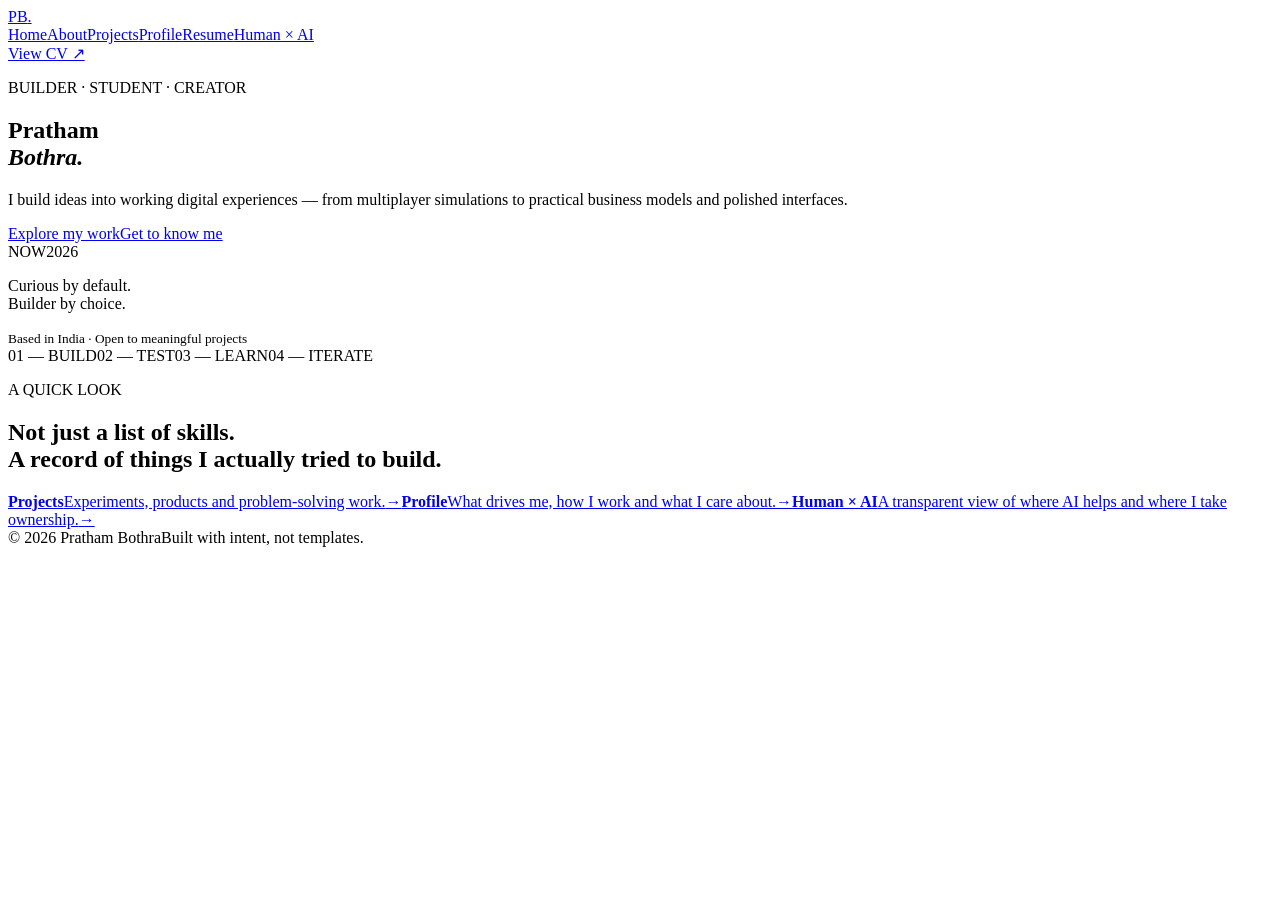
==== portfolio/index.html @ 4b54fa4b "Build resume portfolio homepage" ====
<!doctype html><html lang="en"><head><meta charset="UTF-8"><meta name="viewport" content="width=device-width,initial-scale=1"><meta name="description" content="Pratham Bothra — portfolio, projects, profile and resume."><title>Pratham Bothra — Portfolio</title><link rel="preconnect" href="https://fonts.googleapis.com"><link rel="preconnect" href="https://fonts.gstatic.com" crossorigin><link href="https://fonts.googleapis.com/css2?family=DM+Sans:wght@400;500;600;700&family=Space+Grotesk:wght@500;600;700&display=swap" rel="stylesheet"><link rel="stylesheet" href="./styles.css"></head><body><nav class="nav"><a class="brand" href="./index.html">PB<span>.</span></a><div class="links"><a class="active" href="./index.html">Home</a><a href="./about.html">About</a><a href="./projects.html">Projects</a><a href="./profile.html">Profile</a><a href="./resume.html">Resume</a><a href="./human.html">Human × AI</a></div><a class="nav-cta" href="./resume.html">View CV ↗</a></nav><main><section class="hero"><div class="hero-copy"><p class="eyebrow">BUILDER · STUDENT · CREATOR</p><h1>Pratham<br><em>Bothra.</em></h1><p class="lede">I build ideas into working digital experiences — from multiplayer simulations to practical business models and polished interfaces.</p><div class="actions"><a class="button primary" href="./projects.html">Explore my work</a><a class="button ghost" href="./about.html">Get to know me</a></div></div><aside class="hero-card"><div class="card-top"><span>NOW</span><span>2026</span></div><div class="orb"></div><p>Curious by default.<br>Builder by choice.</p><small>Based in India · Open to meaningful projects</small></aside></section><section class="strip"><span>01 — BUILD</span><span>02 — TEST</span><span>03 — LEARN</span><span>04 — ITERATE</span></section><section class="intro"><p class="eyebrow">A QUICK LOOK</p><h2>Not just a list of skills.<br><span>A record of things I actually tried to build.</span></h2><div class="grid3"><a class="feature" href="./projects.html"><b>Projects</b><span>Experiments, products and problem-solving work.</span><strong>→</strong></a><a class="feature" href="./profile.html"><b>Profile</b><span>What drives me, how I work and what I care about.</span><strong>→</strong></a><a class="feature" href="./human.html"><b>Human × AI</b><span>A transparent view of where AI helps and where I take ownership.</span><strong>→</strong></a></div></section></main><footer><span>© 2026 Pratham Bothra</span><span>Built with intent, not templates.</span></footer></body></html>
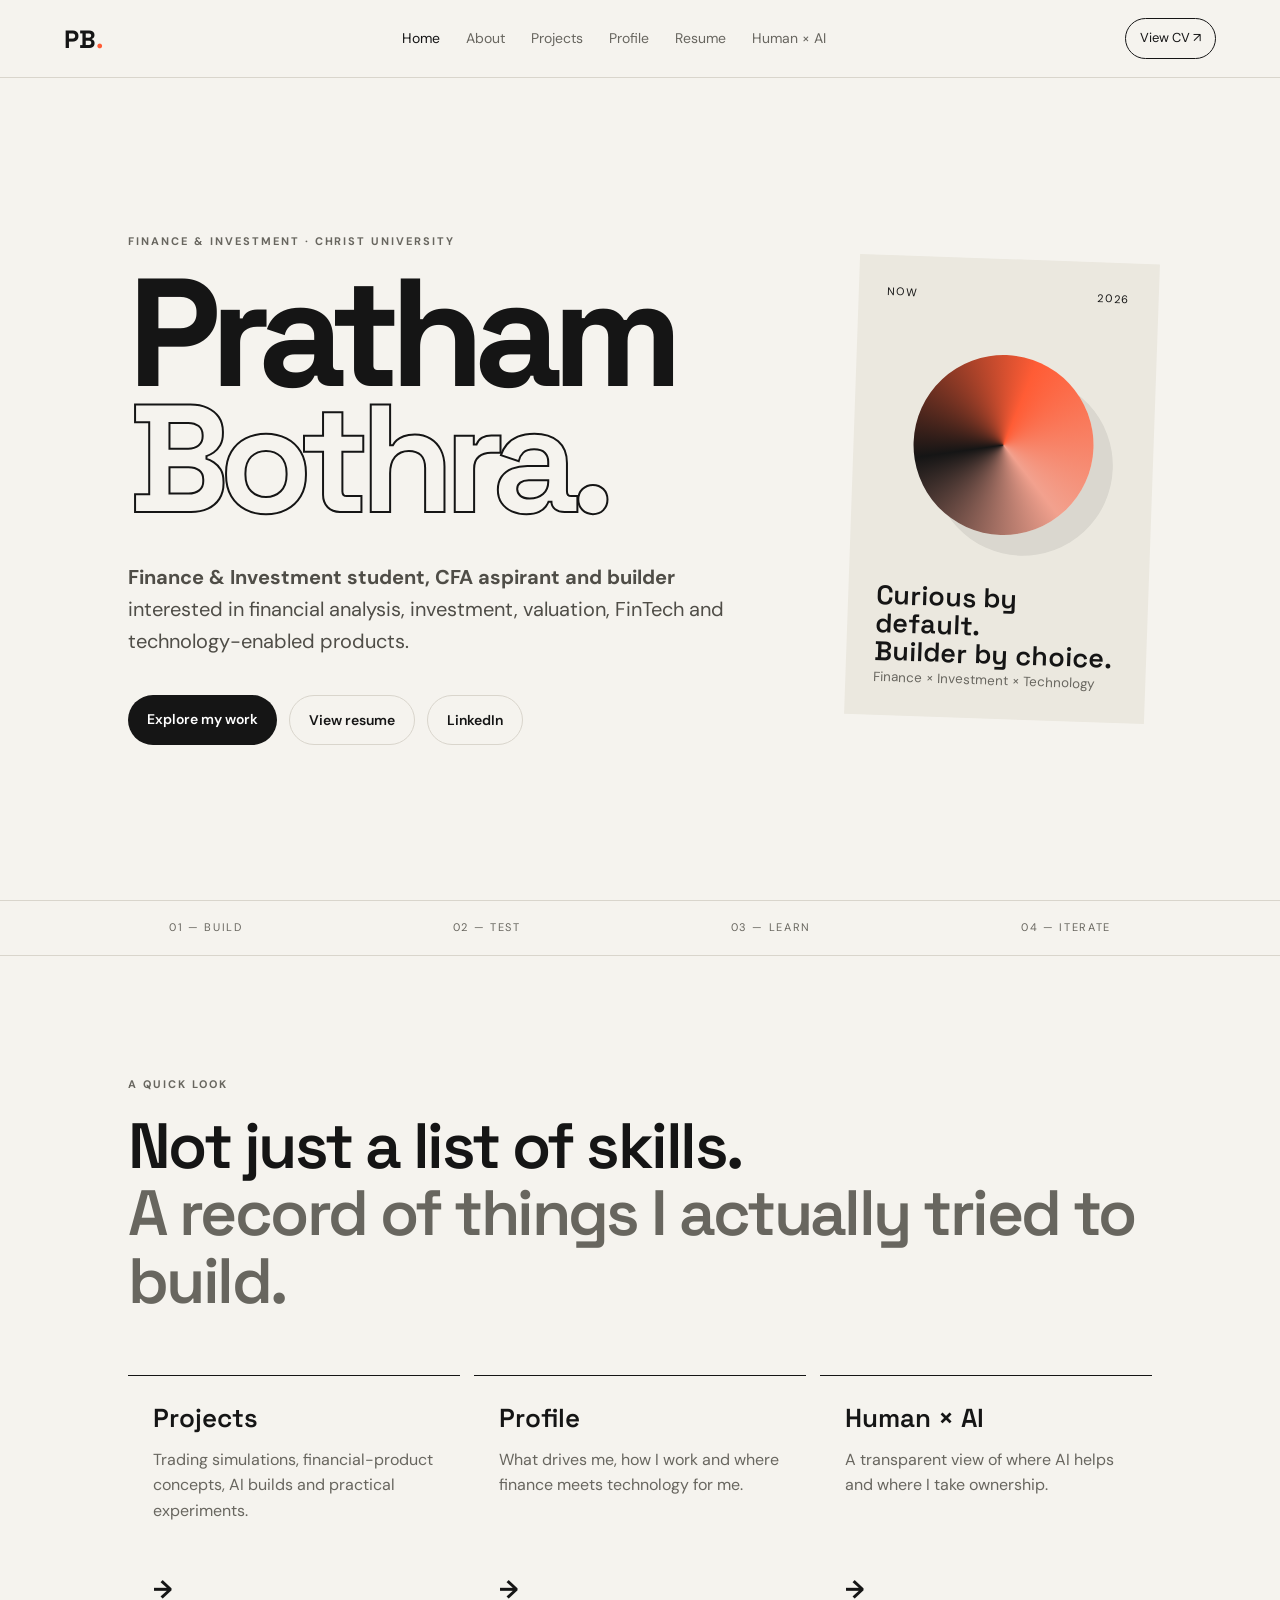
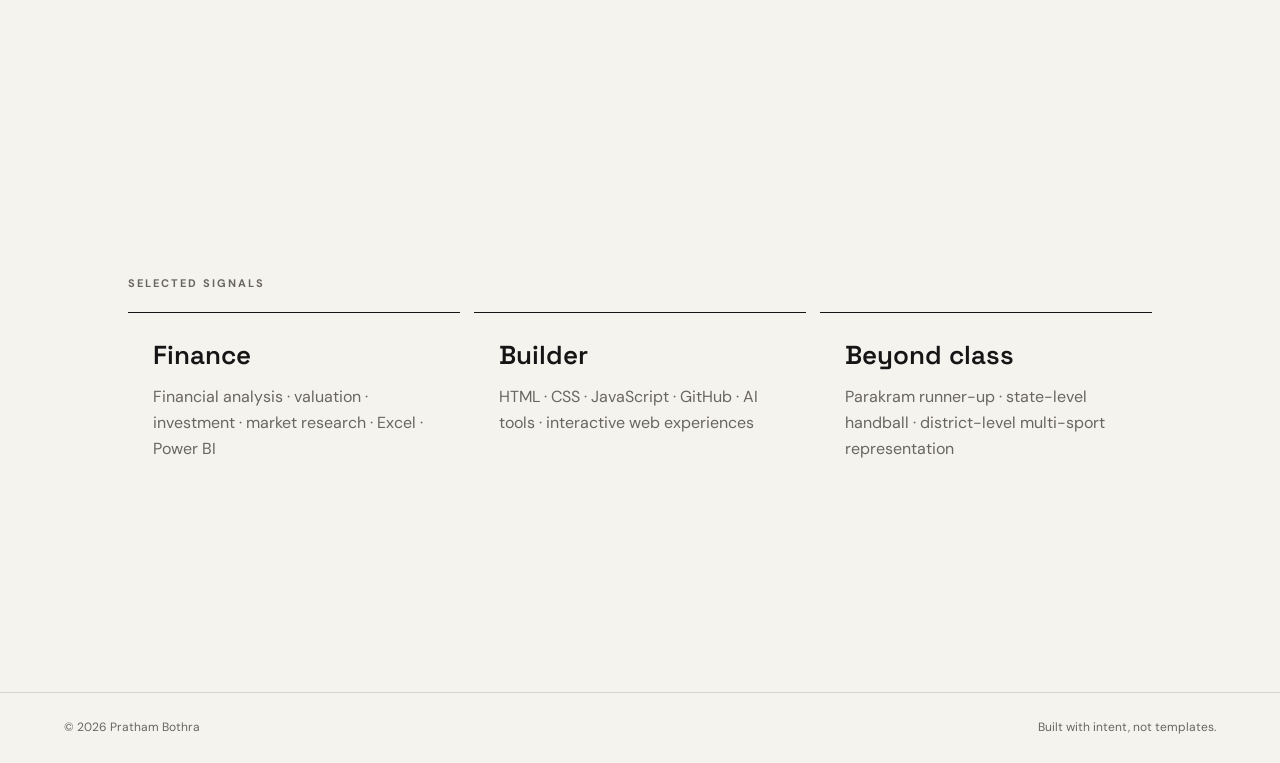
==== commit 8efa94f4: "Align portfolio homepage with verified resume profile" ====
--- a/portfolio/index.html
+++ b/portfolio/index.html
@@ -1 +1,67 @@
-<!doctype html><html lang="en"><head><meta charset="UTF-8"><meta name="viewport" content="width=device-width,initial-scale=1"><meta name="description" content="Pratham Bothra — portfolio, projects, profile and resume."><title>Pratham Bothra — Portfolio</title><link rel="preconnect" href="https://fonts.googleapis.com"><link rel="preconnect" href="https://fonts.gstatic.com" crossorigin><link href="https://fonts.googleapis.com/css2?family=DM+Sans:wght@400;500;600;700&family=Space+Grotesk:wght@500;600;700&display=swap" rel="stylesheet"><link rel="stylesheet" href="./styles.css"></head><body><nav class="nav"><a class="brand" href="./index.html">PB<span>.</span></a><div class="links"><a class="active" href="./index.html">Home</a><a href="./about.html">About</a><a href="./projects.html">Projects</a><a href="./profile.html">Profile</a><a href="./resume.html">Resume</a><a href="./human.html">Human × AI</a></div><a class="nav-cta" href="./resume.html">View CV ↗</a></nav><main><section class="hero"><div class="hero-copy"><p class="eyebrow">BUILDER · STUDENT · CREATOR</p><h1>Pratham<br><em>Bothra.</em></h1><p class="lede">I build ideas into working digital experiences — from multiplayer simulations to practical business models and polished interfaces.</p><div class="actions"><a class="button primary" href="./projects.html">Explore my work</a><a class="button ghost" href="./about.html">Get to know me</a></div></div><aside class="hero-card"><div class="card-top"><span>NOW</span><span>2026</span></div><div class="orb"></div><p>Curious by default.<br>Builder by choice.</p><small>Based in India · Open to meaningful projects</small></aside></section><section class="strip"><span>01 — BUILD</span><span>02 — TEST</span><span>03 — LEARN</span><span>04 — ITERATE</span></section><section class="intro"><p class="eyebrow">A QUICK LOOK</p><h2>Not just a list of skills.<br><span>A record of things I actually tried to build.</span></h2><div class="grid3"><a class="feature" href="./projects.html"><b>Projects</b><span>Experiments, products and problem-solving work.</span><strong>→</strong></a><a class="feature" href="./profile.html"><b>Profile</b><span>What drives me, how I work and what I care about.</span><strong>→</strong></a><a class="feature" href="./human.html"><b>Human × AI</b><span>A transparent view of where AI helps and where I take ownership.</span><strong>→</strong></a></div></section></main><footer><span>© 2026 Pratham Bothra</span><span>Built with intent, not templates.</span></footer></body></html>+<!doctype html>
+<html lang="en">
+<head>
+  <meta charset="utf-8">
+  <meta name="viewport" content="width=device-width,initial-scale=1">
+  <meta name="description" content="Pratham Bothra — Finance & Investment student, CFA aspirant and builder focused on finance, investment, FinTech and technology.">
+  <meta name="author" content="Pratham Bothra">
+  <title>Pratham Bothra — Finance & Investment</title>
+  <link rel="preconnect" href="https://fonts.googleapis.com">
+  <link rel="preconnect" href="https://fonts.gstatic.com" crossorigin>
+  <link href="https://fonts.googleapis.com/css2?family=DM+Sans:wght@400;500;600;700&family=Space+Grotesk:wght@500;600;700&display=swap" rel="stylesheet">
+  <link rel="stylesheet" href="./styles.css">
+</head>
+<body>
+  <nav class="nav">
+    <a class="brand" href="./index.html">PB<span>.</span></a>
+    <div class="links">
+      <a class="active" href="./index.html">Home</a><a href="./about.html">About</a><a href="./projects.html">Projects</a><a href="./profile.html">Profile</a><a href="./resume.html">Resume</a><a href="./human.html">Human × AI</a>
+    </div>
+    <a class="nav-cta" href="./resume.html">View CV ↗</a>
+  </nav>
+
+  <main>
+    <section class="hero">
+      <div class="hero-copy">
+        <p class="eyebrow">FINANCE & INVESTMENT · CHRIST UNIVERSITY</p>
+        <h1>Pratham<br><em>Bothra.</em></h1>
+        <p class="lede"><strong>Finance & Investment student, CFA aspirant and builder</strong> interested in financial analysis, investment, valuation, FinTech and technology-enabled products.</p>
+        <div class="actions">
+          <a class="button primary" href="./projects.html">Explore my work</a>
+          <a class="button ghost" href="./resume.html">View resume</a>
+          <a class="button ghost" href="https://www.linkedin.com/in/pratham-bothra-a7778a415/" target="_blank" rel="noopener">LinkedIn</a>
+        </div>
+      </div>
+      <aside class="hero-card">
+        <div class="card-top"><span>NOW</span><span>2026</span></div>
+        <div class="orb"></div>
+        <p>Curious by default.<br>Builder by choice.</p>
+        <small>Finance × Investment × Technology</small>
+      </aside>
+    </section>
+
+    <section class="strip"><span>01 — BUILD</span><span>02 — TEST</span><span>03 — LEARN</span><span>04 — ITERATE</span></section>
+
+    <section class="intro">
+      <p class="eyebrow">A QUICK LOOK</p>
+      <h2>Not just a list of skills.<br><span>A record of things I actually tried to build.</span></h2>
+      <div class="grid3">
+        <a class="feature" href="./projects.html"><b>Projects</b><span>Trading simulations, financial-product concepts, AI builds and practical experiments.</span><strong>→</strong></a>
+        <a class="feature" href="./profile.html"><b>Profile</b><span>What drives me, how I work and where finance meets technology for me.</span><strong>→</strong></a>
+        <a class="feature" href="./human.html"><b>Human × AI</b><span>A transparent view of where AI helps and where I take ownership.</span><strong>→</strong></a>
+      </div>
+    </section>
+
+    <section class="intro">
+      <p class="eyebrow">SELECTED SIGNALS</p>
+      <div class="grid3">
+        <article class="feature"><b>Finance</b><span>Financial analysis · valuation · investment · market research · Excel · Power BI</span></article>
+        <article class="feature"><b>Builder</b><span>HTML · CSS · JavaScript · GitHub · AI tools · interactive web experiences</span></article>
+        <article class="feature"><b>Beyond class</b><span>Parakram runner-up · state-level handball · district-level multi-sport representation</span></article>
+      </div>
+    </section>
+  </main>
+
+  <footer><span>© 2026 Pratham Bothra</span><span>Built with intent, not templates.</span></footer>
+</body>
+</html>
--- a/portfolio/styles.css
+++ b/portfolio/styles.css
@@ -0,0 +1 @@
+:root{--bg:#f5f3ee;--ink:#151515;--muted:#68665f;--line:#d9d5cc;--accent:#ff5c35;--card:#ebe8df}*{box-sizing:border-box}html{scroll-behavior:smooth}body{margin:0;background:var(--bg);color:var(--ink);font-family:'DM Sans',sans-serif;line-height:1.6}a{color:inherit;text-decoration:none}.nav{height:78px;border-bottom:1px solid var(--line);display:flex;align-items:center;justify-content:space-between;padding:0 5vw;position:sticky;top:0;background:#f5f3eef0;backdrop-filter:blur(14px);z-index:10}.brand{font:700 25px 'Space Grotesk'}.brand span{color:var(--accent)}.links{display:flex;gap:26px;font-size:14px;color:var(--muted)}.links a:hover,.links .active{color:var(--ink)}.nav-cta{border:1px solid var(--ink);padding:9px 14px;border-radius:999px;font-size:13px}.hero{min-height:calc(100vh - 78px);display:grid;grid-template-columns:1.35fr .65fr;gap:8vw;align-items:center;padding:8vw 10vw}.eyebrow{font-size:11px;font-weight:700;letter-spacing:.18em;color:var(--muted);margin:0 0 20px}.hero h1{font:700 clamp(70px,12vw,160px)/.82 'Space Grotesk';letter-spacing:-.07em;margin:0}.hero h1 em{font-style:normal;color:transparent;-webkit-text-stroke:2px var(--ink)}.lede{max-width:600px;font-size:20px;color:#4f4d47;margin:38px 0}.actions{display:flex;gap:12px}.button{display:inline-block;padding:13px 19px;border-radius:999px;font-weight:600;font-size:14px}.primary{background:var(--ink);color:#fff}.ghost{border:1px solid var(--line)}.hero-card{background:var(--card);min-height:460px;padding:28px;display:flex;flex-direction:column;justify-content:space-between;transform:rotate(2deg)}.card-top{display:flex;justify-content:space-between;font-size:11px;letter-spacing:.15em}.orb{width:180px;height:180px;border-radius:50%;margin:auto;background:conic-gradient(from 20deg,var(--accent),#f2a18e,var(--ink),var(--accent));box-shadow:20px 20px 0 #15151514}.hero-card p{font:600 27px/1.05 'Space Grotesk';margin:0}.hero-card small{color:var(--muted)}.strip{border-block:1px solid var(--line);display:flex;justify-content:space-around;padding:18px 5vw;font-size:11px;letter-spacing:.15em;color:var(--muted)}.intro{padding:120px 10vw}.intro h2{font:600 clamp(38px,5vw,72px)/1.05 'Space Grotesk';letter-spacing:-.04em;margin:0 0 60px}.intro h2 span{color:var(--muted)}.grid3{display:grid;grid-template-columns:repeat(3,1fr);gap:14px}.feature{min-height:260px;border-top:1px solid var(--ink);padding:25px;display:flex;flex-direction:column;gap:12px;transition:.25s}.feature:hover{background:var(--ink);color:#fff;transform:translateY(-5px)}.feature b{font:600 26px 'Space Grotesk'}.feature span{color:var(--muted);max-width:280px}.feature:hover span{color:#bbb}.feature strong{margin-top:auto;font-size:25px}footer{border-top:1px solid var(--line);display:flex;justify-content:space-between;padding:25px 5vw;font-size:12px;color:var(--muted)}.page{max-width:1150px;margin:auto;padding:100px 5vw}.page h1{font:700 clamp(55px,9vw,120px)/.9 'Space Grotesk';letter-spacing:-.06em;margin:0 0 35px}.page-intro{font-size:22px;max-width:760px;color:#57554f}.section{margin-top:90px}.section h2{font:600 34px 'Space Grotesk'}.cards{display:grid;grid-template-columns:repeat(2,1fr);gap:16px}.box{border:1px solid var(--line);padding:28px;background:#ffffff40}.box h3{font:24px 'Space Grotesk';margin:0 0 8px}.meta{color:var(--muted);font-size:13px}.tags{display:flex;gap:8px;flex-wrap:wrap;margin-top:18px}.tag{border:1px solid var(--line);border-radius:999px;padding:5px 9px;font-size:11px}.timeline{border-left:1px solid var(--ink);padding-left:28px}.timeline article{margin-bottom:55px;position:relative}.timeline article:before{content:'';position:absolute;left:-34px;top:8px;width:9px;height:9px;border-radius:50%;background:var(--accent)}.quote{font:600 30px/1.15 'Space Grotesk';border-left:4px solid var(--accent);padding-left:25px}.notice{padding:22px;background:#e7e2d7}.download{display:inline-block;background:var(--accent);color:#fff;padding:14px 20px;border-radius:999px;font-weight:700}@media(max-width:800px){.links{display:none}.hero{grid-template-columns:1fr;padding:70px 7vw}.hero-card{min-height:360px}.grid3,.cards{grid-template-columns:1fr}.intro,.page{padding:80px 7vw}.strip{overflow:auto;gap:40px;justify-content:flex-start}.hero h1{font-size:76px}footer{flex-direction:column;gap:8px}}
